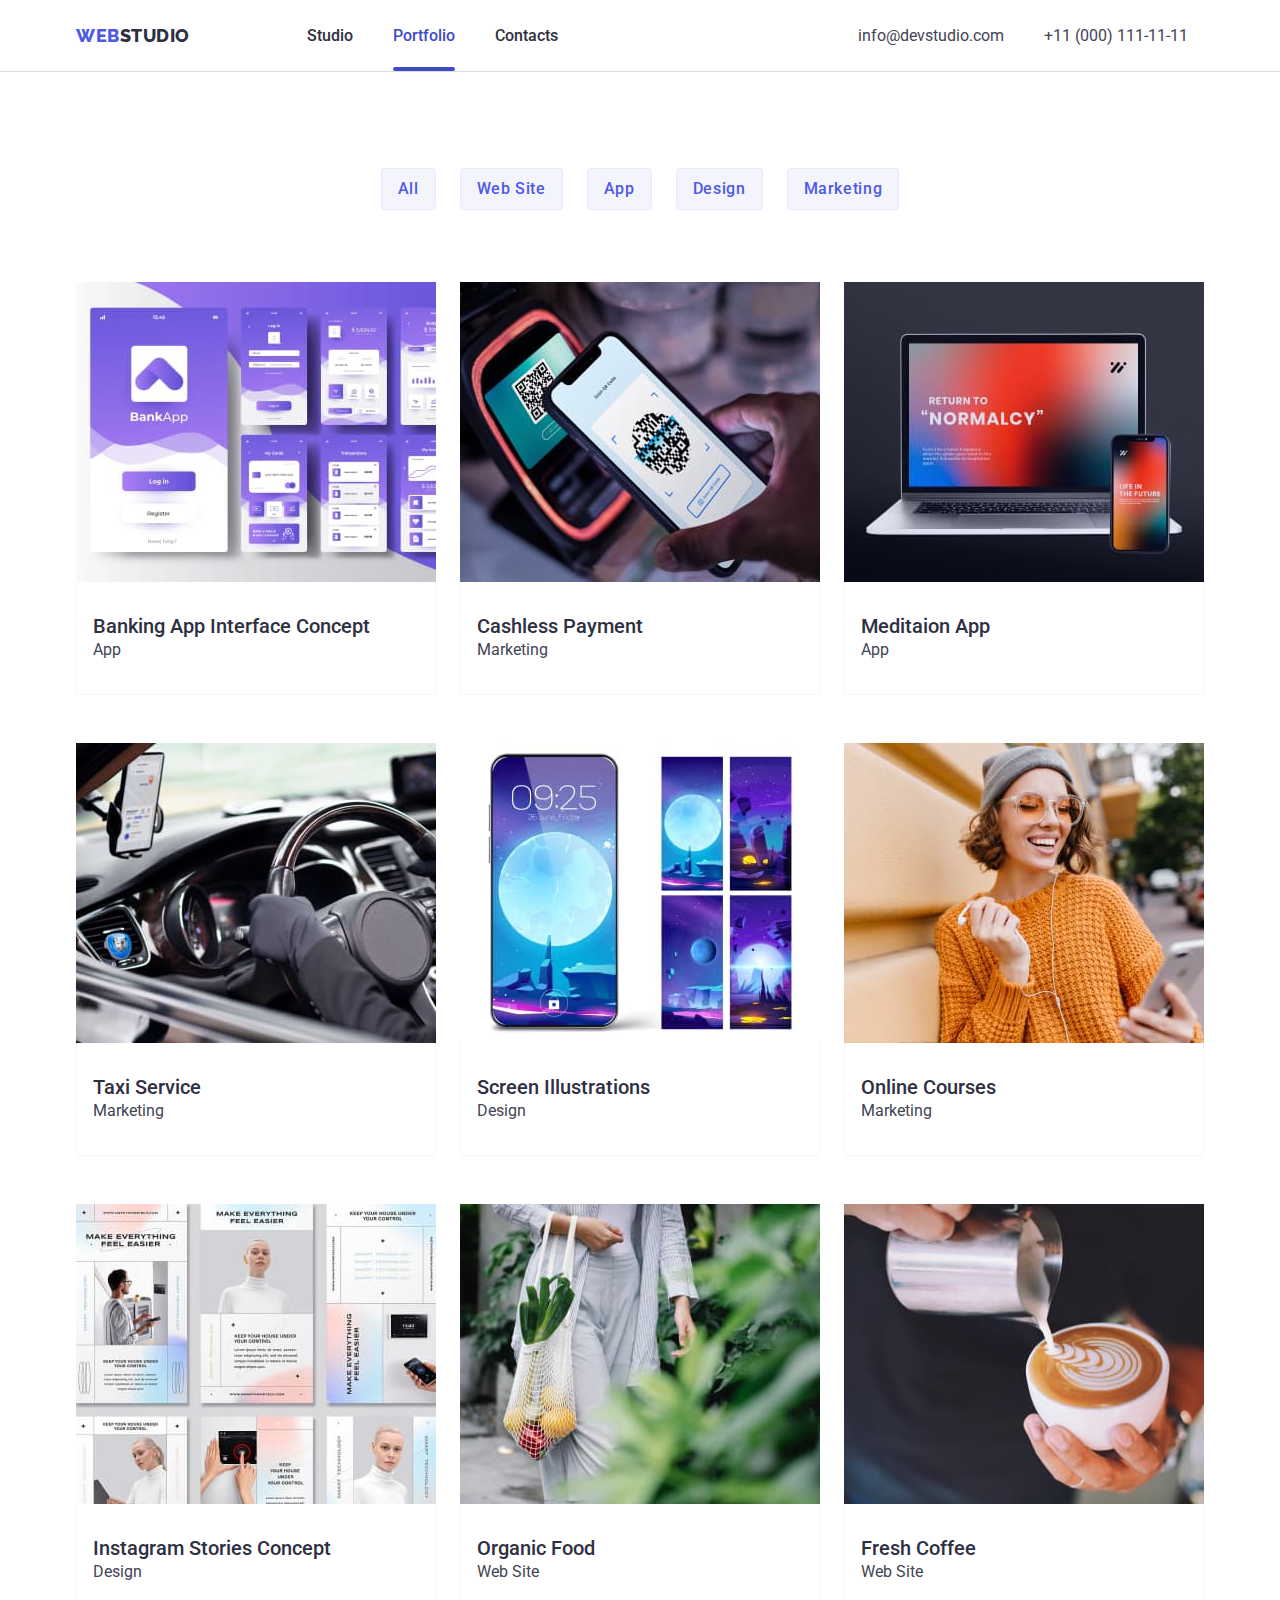
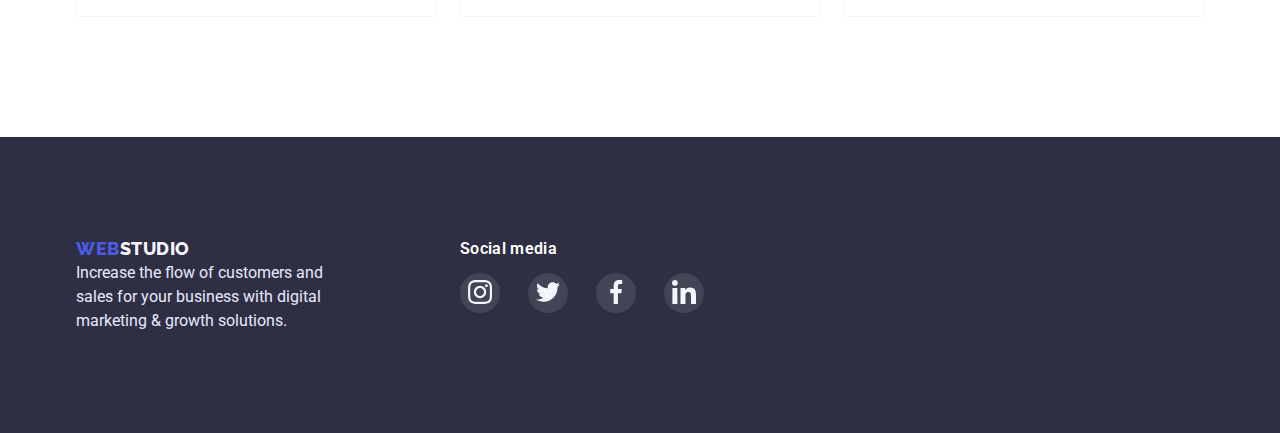
==== portfolio.html @ 89c44a88 "Initial commit" ====
<!DOCTYPE html>
<html lang="en">
  <head>
    <meta charset="UTF-8" />
    <meta http-equiv="X-UA-Compatible" content="IE=edge" />
    <meta name="viewport" content="width=device-width, initial-scale=1.0" />
    <title>WebStudio</title>
    <link rel="preconnect" href="https://fonts.googleapis.com" />
    <link rel="preconnect" href="https://fonts.gstatic.com" crossorigin />
    <link
      href="https://fonts.googleapis.com/css2?family=Raleway:wght@800&family=Roboto:wght@400;500;700;900&display=swap"
      rel="stylesheet"
    />
    <link
      rel="stylesheet"
      href="https://cdnjs.cloudflare.com/ajax/libs/modern-normalize/1.1.0/modern-normalize.min.css"
    />
    <link rel="stylesheet" href="./CSS/styles.css" />
  </head>
  <body>
    <header class="global-nav midd">
      <div class="container header-logo">
        <!--logo-->
        <nav class="main-nav">
          <a href="./index.html" class="logo"
            ><span class="colortext">Web</span>Studio</a
          >
          <ul class="site-nav list">
            <li class="item"><a href="./index.html" class="link">Studio</a></li>
            <li class="item">
              <a href="./portfolio.html" class="link current">Portfolio</a>
            </li>
            <li class="item"><a href="" class="link">Contacts</a></li>
          </ul>
        </nav>
        <address class="auth-nav">
          <ul class="lists">
            <li class="item">
              <a href="mailto:info@devstudio.com" class="link"
                >info@devstudio.com</a
              >
            </li>
            <li class="item">
              <a href="tel:+110001111111" class="tel">+11 (000) 111-11-11</a>
            </li>
          </ul>
        </address>
      </div>
    </header>

    <main>
      <section class="art">
        <div class="container">
          <div class="box-gallery">
            <h1 class="visually-hidden">Gallery</h1>
            <ul class="filter-link">
              <li class="filter-box">
                <button type="button" class="gallery-link">All</button>
              </li>
              <li class="filter-box">
                <button type="button" class="gallery-link">Web Site</button>
              </li>
              <li class="filter-box">
                <button type="button" class="gallery-link">App</button>
              </li>
              <li class="filter-box">
                <button type="button" class="gallery-link">Design</button>
              </li>
              <li class="filter-box">
                <button type="button" class="gallery-link">Marketing</button>
              </li>
            </ul>
          </div>
          <h2 class="visually-hidden">Example of works</h2>
          <ul class="example">
            <li class="example-card">
              <div class="flex-container">
                <a href=""
                  ><img src="./images/photo.jpg" alt="bank app" width="360"
                /></a>

                <div class="product-overlay">
                  <p class="overlay-text">
                    14 Stylish and User-Friendly App Design Concepts · Task
                    Manager App · Calorie Tracker App · Exotic Fruit Ecommerce
                    App · Cloud Storage App
                  </p>
                </div>
              </div>

              <div class="flex-element">
                <a href="">
                  <h3 class="example-titles">Banking App Interface Concept</h3>
                  <p class="paragraph">App</p></a
                >
              </div>
            </li>

            <li class="example-card">
              <div class="flex-container">
                <a href=""
                  ><img
                    src="./images/photoa.jpg"
                    alt="blank screen"
                    width="360"
                /></a>
                <div class="product-overlay">
                  <p class="overlay-text">
                    14 Stylish and User-Friendly App Design Concepts · Task
                    Manager App · Calorie Tracker App · Exotic Fruit Ecommerce
                    App · Cloud Storage App
                  </p>
                </div>
              </div>
              <div class="flex-element">
                <a href=""
                  ><h3 class="example-titles">Cashless Payment</h3>
                  <p class="paragraph">Marketing</p></a
                >
              </div>
            </li>

            <li class="example-card">
              <div class="flex-container">
                <a href="">
                  <img
                    src="./images/photob.jpg"
                    alt="computer and smartfon"
                    width="360"
                /></a>
                <div class="product-overlay">
                  <p class="overlay-text">
                    14 Stylish and User-Friendly App Design Concepts · Task
                    Manager App · Calorie Tracker App · Exotic Fruit Ecommerce
                    App · Cloud Storage App
                  </p>
                </div>
              </div>
              <div class="flex-element">
                <a href="">
                  <h3 class="example-titles">Meditaion App</h3>
                  <p class="paragraph">App</p></a
                >
              </div>
            </li>
            <li class="example-card">
              <div class="flex-container">
                <a href="">
                  <img
                    src="./images/photoc.jpg"
                    alt="the man behind the wheel"
                    width="360"
                /></a>
                <div class="product-overlay">
                  <p class="overlay-text">
                    14 Stylish and User-Friendly App Design Concepts · Task
                    Manager App · Calorie Tracker App · Exotic Fruit Ecommerce
                    App · Cloud Storage App
                  </p>
                </div>
              </div>
              <div class="flex-element">
                <a href="">
                  <h3 class="example-titles">Taxi Service</h3>
                  <p class="paragraph">Marketing</p></a
                >
              </div>
            </li>
            <li class="example-card">
              <div class="flex-container">
                <a href="">
                  <img
                    src="./images/photod.jpg"
                    alt="screensaver for the phone"
                    width="360"
                /></a>
                <div class="product-overlay">
                  <p class="overlay-text">
                    14 Stylish and User-Friendly App Design Concepts · Task
                    Manager App · Calorie Tracker App · Exotic Fruit Ecommerce
                    App · Cloud Storage App
                  </p>
                </div>
              </div>
              <div class="flex-element">
                <a href="">
                  <h3 class="example-titles">Screen Illustrations</h3>
                  <p class="paragraph">Design</p></a
                >
              </div>
            </li>
            <li class="example-card">
              <div class="flex-container">
                <a href="">
                  <img src="./images/photoe.jpg" alt="women" width="360"
                /></a>
                <div class="product-overlay">
                  <p class="overlay-text">
                    14 Stylish and User-Friendly App Design Concepts · Task
                    Manager App · Calorie Tracker App · Exotic Fruit Ecommerce
                    App · Cloud Storage App
                  </p>
                </div>
              </div>
              <div class="flex-element">
                <a href="">
                  <h3 class="example-titles">Online Courses</h3>
                  <p class="paragraph">Marketing</p></a
                >
              </div>
            </li>
            <li class="example-card">
              <div class="flex-container">
                <a href="">
                  <img
                    src="./images/photof.jpg"
                    alt="design layouts"
                    width="360"
                /></a>
                <div class="product-overlay">
                  <p class="overlay-text">
                    14 Stylish and User-Friendly App Design Concepts · Task
                    Manager App · Calorie Tracker App · Exotic Fruit Ecommerce
                    App · Cloud Storage App
                  </p>
                </div>
              </div>
              <div class="flex-element">
                <a href="">
                  <h3 class="example-titles">Instagram Stories Concept</h3>
                  <p class="paragraph">Design</p></a
                >
              </div>
            </li>

            <li class="example-card">
              <div class="flex-container">
                <a href="">
                  <img
                    src="./images/photoag.jpg"
                    alt="a person walks with a bag of food"
                    width="360"
                /></a>
                <div class="product-overlay">
                  <p class="overlay-text">
                    14 Stylish and User-Friendly App Design Concepts · Task
                    Manager App · Calorie Tracker App · Exotic Fruit Ecommerce
                    App · Cloud Storage App
                  </p>
                </div>
              </div>
              <div class="flex-element">
                <a href="">
                  <h3 class="example-titles">Organic Food</h3>
                  <p class="paragraph">Web Site</p></a
                >
              </div>
            </li>
            <li class="example-card">
              <div class="flex-container">
                <a href="">
                  <img
                    src="./images/photol.jpg"
                    alt="making coffee"
                    width="360"
                /></a>
                <div class="product-overlay">
                  <p class="overlay-text">
                    14 Stylish and User-Friendly App Design Concepts · Task
                    Manager App · Calorie Tracker App · Exotic Fruit Ecommerce
                    App · Cloud Storage App
                  </p>
                </div>
              </div>
              <div class="flex-element">
                <a href="">
                  <h3 class="example-titles">Fresh Coffee</h3>
                  <p class="paragraph">Web Site</p></a
                >
              </div>
            </li>
          </ul>
        </div>
      </section>
    </main>

    <!--footer-->

    <footer class="down">
      <div class="container">
        <ul class="modem">
          <li>
            <a href="./index.html" class="down-logo"
              ><span class="colortext">Web</span>Studio</a
            >
            <p class="down-text">
              Increase the flow of customers and sales for your business with
              digital marketing & growth solutions.
            </p>
          </li>
          <li class="social-block">
            <div class="down-social">
              <h2 class="social-text">Social media</h2>
              <a class="social-items" href=""
                ><svg class="down-instagram social">
                  <use href="./images/symbol-defs.svg#icon-instagram"></use>
                </svg>
              </a>

              <a class="social-items" href=""
                ><svg class="down-twitter social">
                  <use href="./images/symbol-defs.svg#icon-twitter"></use>
                </svg>
              </a>

              <a class="social-items" href=""
                ><svg class="down-facebook social">
                  <use href="./images/symbol-defs.svg#icon-facebook"></use>
                </svg>
              </a>

              <a class="social-items" href=""
                ><svg class="down-linkedin social">
                  <use href="./images/symbol-defs.svg#icon-linkedin"></use>
                </svg>
              </a>
            </div>
          </li>

          <li></li>
        </ul>
      </div>
    </footer>
    <script src="./js/modal.js"></script>
  </body>
</html>
---- CSS/styles.css ----
/* logo - #4D5AE5
          #2E2F42
   шапка - #2E2F42
           #4D5AE5
  кнопки - #FFFFFF
          #4D5AE5
  hero - #2E2F42
  основной текст - #434455
  h - #2E2F42
  footer - #E7E9FC
  #2E2F42
*/
:root {
  --first-text-color: #434455;
  --second-text-color: #4d5ae5;
  --third-text-color: #2e2f42;
  --card-set-gap: 24px;
}
body {
  background-color: #ffffff;
  font-family: Roboto, sans-serif;
  color: var(--first-text-color);
  font-size: 16px;
}

h1,
h2,
h3,
h4,
h5,
h6,
p,
ul {
  margin-top: 0;
  margin-bottom: 0;
}
.down-logo {
  text-decoration: none;
}
.list {
  list-style-type: none;
}
.listz {
  list-style-type: none;
  display: flex;
}
.example {
  list-style-type: none;
}
.example a {
  text-decoration: none;
}
.filter-link {
  list-style-type: none;
}
.visually-hidden {
  position: absolute;
  width: 1px;
  height: 1px;
  margin: -1px;
  border: 0;
  padding: 0;
  white-space: nowrap;
  clip-path: inset(100%);
  clip: rect(0 0 0 0);
  overflow: hidden;
}
/* container*/
.container {
  width: 1158px;
  padding-right: 15px;
  padding-left: 15px;
  margin: 0 auto;
  align-items: center;
}
.section {
  padding-bottom: 120px;
}
/* main-nav */
.main-nav {
  display: flex;
  align-items: center;
}

/* logo 
#4D5AE5
#2E2F42
*/
.logo {
  color: var(--third-text-color);
  font-family: "Raleway";
  font-weight: 800;
  font-size: 18px;
  line-height: 1.34;
  letter-spacing: 0.03em;
  text-transform: uppercase;
  text-decoration: none;
}
.colortext {
  color: var(--second-text-color);
}
.global-nav {
  display: inline-block;
  height: 72px;
  padding-top: 24px;
  text-align: center;
  width: 100%;
}
.header-logo {
  display: flex;
}
/*site-nav*/
.site-nav {
  display: flex;
  margin-left: 77px;
  margin-right: 260px;
}

.site-nav .item:not(:last-child) {
  margin-right: 40px;
}
.site-nav .list {
  color: var(--third-text-color);
  font-weight: 600;
  line-height: 1.5;
}

.site-nav .link:hover,
.site-nav .link:focus {
  color: var(--second-text-color);
}

/*.site-nav .item:hover{
  border-bottom: solid;
  border-color: var(--second-text-color);
}*/
.site-nav .link {
  position: relative;
  text-decoration: none;
  font-weight: 500;
  font-size: 16px;
  line-height: 1.5;
  color: var(--third-text-color);

  padding-top: 24px;
  padding-bottom: 26px;

  transition: color 250ms cubic-bezier(0.4, 0, 0.2, 1);
}
.current::after {
  content: "";
  position: absolute;

  left: 0;
  bottom: 0;

  display: block;
  width: 100%;
  height: 4px;
  border-radius: 2px;
  background-color: #404bbf;
  opacity: 1;
  transition: opacity 250ms cubic-bezier(0.4, 0, 0.2, 1);
  font-weight: bold;
}

.site-nav .current {
  transition: color 250ms cubic-bezier(0.4, 0, 0.2, 1);
  color: #404bbf;
}

/*auth-nav*/

.lists {
  list-style-type: none;
  display: flex;
  margin-left: auto;
  align-items: center;
  justify-content: flex-end;
}
.lists .item + .item {
  margin-left: 40px;
}
.auth-nav .link {
  margin-top: 24px;
  margin-bottom: 24px;

  line-height: 1.5;
  text-decoration: none;
  color: var(--first-text-color);

  cursor: default;
  font-style: normal;
  transition: color 250ms cubic-bezier(0.4, 0, 0.2, 1);
}
.auth-nav .tel {
  margin-top: 24px;
  margin-bottom: 24px;
  line-height: 1.5;
  max-width: 151px;

  text-decoration: none;
  color: var(--first-text-color);
  cursor: default;
  font-style: normal;
  transition: color 250ms cubic-bezier(0.4, 0, 0.2, 1);
}
.auth-nav .link:hover,
.auth-nav .link:active {
  color: var(--second-text-color);
}
.auth-nav .tel:hover,
.auth-nav .tel:active {
  color: var(--second-text-color);
}

/* hero
#2E2F42
#FFFFFF
#4D5AE5*/
.hero {
  background-image: linear-gradient(
      to right,
      rgba(46, 47, 66, 0.7),
      rgba(46, 47, 66, 0.7)
    ),
    url(../images/people-office.jpg);
  height: 603px;
  max-width: 1440px;
  background-repeat: no-repeat;
  background-position: center;
  background-size: cover;
  margin-left: auto;
  margin-right: auto;

  background-color: var(--third-text-color);
  text-align: center;
  padding-top: 192px;
  padding-bottom: 192px;
}
.hero-title {
  text-align: center;
  margin-top: 0;
  margin-bottom: 48px;

  color: #ffffff;
  font-weight: 600;
  font-size: 56px;
  line-height: 1.1;
}
.hero .button {
  background-color: var(--second-text-color);
  color: #ffffff;
  border: var(--second-text-color);
  font-weight: 600;
  font-family: inherit;
  font-size: 16px;
  line-height: 1.5;
  letter-spacing: 0.04em;
  cursor: pointer;
  font-family: inherit;
  padding: 16px 32px;
  transition: background-color 250ms cubic-bezier(0.4, 0, 0.2, 1);
}
.hero .button:hover,
.hero .button:focus {
  background-color: #404bbf;
}
/* info
#2E2F42 */
.rad {
  width: 264px;
  height: 112px;
  background-color: #f4f4fd;

  display: flex;
  justify-content: center;
  align-items: center;
  text-align: center;
}
.item-antenna {
  width: 64px;
  height: 64px;
}
.item-clock {
  width: 64px;
  height: 64px;
}
.item-diagram {
  width: 64px;
  height: 64px;
}
.item-astronaut {
  width: 64px;
  height: 64px;
}

.info {
  padding-top: 120px;
}

.listz {
  padding-left: 0;
}
.listz .item:not(:last-child) {
  margin-right: 24px;
}

.info-title {
  margin-bottom: 8px;
  color: var(--third-text-color);
  font-weight: 500;
  font-size: 20px;
  line-height: 1.2;
}
.title-text {
  line-height: 1.5;
  width: 264px;
  font-size: 16px;
  font-family: inherit;
  color: var(--first-text-color);
}
/* photo 
#2E2F42 */

.titles-ph {
  display: flex;
  list-style-type: none;
  text-decoration: none;
  padding-left: 0;
}
.titles-ph li:not(:last-child) {
  margin-right: 24px;
}
.titles-ph:nth-child(n3) {
  margin-right: 0;
}
.photo-titles {
  color: var(--third-text-color);
  font-weight: 600;
  font-size: 36px;
  line-height: 1.1;
  text-align: center;
  margin-bottom: 72px;
}

/* team 
#2E2F42
#F4F4FD*/

.team {
  background-color: #f4f4fd;
  padding-top: 120px;
}
.team-titles {
  font-family: inherit;
  color: var(--third-text-color);
  font-weight: 600;
  font-size: 36px;
  line-height: 1.1;
  margin-bottom: 72px;
  text-align: center;
}
.card-heading {
  color: var(--third-text-color);
  font-family: inherit;
  font-weight: 600;
  font-size: 20px;
  line-height: 1.2;
}

.titles-tm {
  display: flex;
  list-style-type: none;
  padding-left: 0;
}
.titles-tm li:not(:last-child) {
  margin-right: 24px;
}

img {
  display: block;
  max-width: 100%;
  height: auto;
}
/* CARD*/

.card-content {
  text-align: center;
  padding: 32px 16px;
  background-color: #ffffff;
  filter: drop-shadow(1px 1px 6px rgba(46, 47, 66, 0.16));
  border-bottom-left-radius: 4px;
  border-bottom-right-radius: 4px;
}

.card-text {
  margin-top: 10px;
  font-size: 16px;
  line-height: 1.5;
  font-family: inherit;
}
.modern-iconss {
  display: flex;
  margin-top: 12px;
}
.media-correct:not(:last-child) {
  margin-right: 24px;
}
.media-correct {
  width: 40px;
  height: 40px;
  border-radius: 50%;
  background-color: var(--second-text-color);
  background-position: center;
  transition: background-color 250ms cubic-bezier(0.4, 0, 0.2, 1);
}

.media {
  display: inline-block;
  width: 16px;
  height: 16px;
  background-color: var(--second-text-color);
  margin-top: 12px;
  transition: background-color 250ms cubic-bezier(0.4, 0, 0.2, 1);
}
.media-correct:hover svg {
  background-color: #404bbf;
}
.media-correct:hover {
  background-color: #404bbf;
}

/*customer*/
.section-customers {
  padding-top: 120px;
  padding-bottom: 120px;
}
.customer-list {
  display: flex;
  list-style-type: none;
  text-decoration: none;
  padding-left: 0;
}
.customer-items {
  width: 168px;
  height: 88px;
}
.customer-items:not(:last-child) {
  margin-right: 24px;
}
.customer-links {
  border: 1px solid #8e8f99;
  border-radius: 4px;
  box-sizing: border-box;
  width: 100%;
  height: 100%;
  justify-content: center;
  align-items: center;
  display: flex;
  transition: border-color 250ms cubic-bezier(0.4, 0, 0.2, 1);
}

.customer-title {
  text-align: center;
  font-family: inherit;
  font-weight: 700;
  font-size: 36px;
  line-height: 42px;
  letter-spacing: 0.03em;
  color: var(--third-text-color);
  margin-bottom: 72px;
}

/*items in custom */
.item-group {
  fill: #8e8f99;
  width: 41px;
  height: 46.97px;
  transition: fill 250ms cubic-bezier(0.4, 0, 0.2, 1);
}
.item-groupa {
  fill: #8e8f99;
  width: 40px;
  height: 52px;
  transition: fill 250ms cubic-bezier(0.4, 0, 0.2, 1);
}
.item-objecf {
  fill: #8e8f99;
  width: 44px;
  height: 41px;
  transition: fill 250ms cubic-bezier(0.4, 0, 0.2, 1);
}
.item-groupb {
  fill: #8e8f99;
  width: 84px;
  height: 41px;
  transition: fill 250ms cubic-bezier(0.4, 0, 0.2, 1);
}
.item-groupc {
  fill: #8e8f99;
  width: 63px;
  height: 45px;
  transition: fill 250ms cubic-bezier(0.4, 0, 0.2, 1);
}
.item-objectd {
  fill: #8e8f99;
  width: 94px;
  height: 44px;
  color: #2e2f42;
  transition: fill 250ms cubic-bezier(0.4, 0, 0.2, 1);
}

.customer-links:hover {
  border-color: #4d5ae5;
}
.customer-links:hover svg {
  fill: #4d5ae5;
}

/* foooter сайта*/
.down {
  background-color: var(--third-text-color);
  padding-top: 100px;
  padding-bottom: 100px;
}
.down-logo {
  color: #f4f4fd;
  font-family: "Raleway";
  font-weight: 800;
  font-size: 18px;

  line-height: 1.34;
  letter-spacing: 0.03em;
  text-transform: uppercase;
  text-decoration: none;
}
.down-text {
  color: #e7e9fc;
  line-height: 1.5;
  font-size: 16px;
  width: 264px;
  font-family: inherit;
}
/* Media footer*/
.social-text {
  font-family: inherit;
  font-weight: 600;
  font-size: 16px;
  line-height: 1.5;
  letter-spacing: 0.02em;
  color: #ffffff;
  margin-bottom: 12px;
}
.modem {
  display: flex;
  list-style-type: none;
  padding-left: 0;
}
.social-block {
  margin-left: 120px;
}

.social {
  width: 24px;
  height: 24px;
  margin-top: 7px;
}

.social-items {
  display: inline-block;
  width: 40px;
  height: 40px;
  border-radius: 50%;
  text-align: center;
  background-color: rgba(255, 255, 255, 0.1);
  transition: background-color 250ms cubic-bezier(0.4, 0, 0.2, 1);
}
.social-items:not(:last-child) {
  margin-right: 24px;
}
.social-items:hover,
.social-items:focus {
  background-color: #31d0aa;
}

/* Back drop*/
.backdrop {
  position: fixed;
  width: 100%;
  height: 100%;
  z-index: 100;
  top: 0;
  left: 0;
  background-color: rgba(46, 47, 66, 0.4);

  transition: opacity 250ms cubic-bezier(0.4, 0, 0.2, 1),
    visibility 250ms cubic-bezier(0.4, 0, 0.2, 1);
}
.backdrop.is-hidden {
  opacity: 0;
  visibility: hidden;
  pointer-events: none;
}
.modal {
  position: absolute;
  width: 408px;
  height: 576px;
  left: 50%;
  top: 50%;
  transform: translate(-50%, -50%);

  background: #fcfcfc;
  box-shadow: 0px 1px 1px rgba(0, 0, 0, 0.14), 0px 1px 3px rgba(0, 0, 0, 0.12),
    0px 2px 1px rgba(0, 0, 0, 0.2);
  border-radius: 4px;
}

.modal-icon {
  width: 8px;
  height: 8px;
  transition: fill 250ms cubic-bezier(0.4, 0, 0.2, 1);
}
.modal-btn {
  position: absolute;
  top: 24px;
  right: 24px;
  display: flex;
  justify-content: center;
  align-items: center;
  cursor: pointer;

  width: 24px;
  height: 24px;
  border-radius: 50%;
  background-color: #e7e9fc;
  border: 1px solid rgba(0, 0, 0, 0.1);
  padding: 0;
  transition: background-color 250ms cubic-bezier(0.4, 0, 0.2, 1),
    border-radius 250ms cubic-bezier(0.4, 0, 0.2, 1);
}
.modal-btn:hover,
.modal-btn:active {
  background-color: #404bbf;
  border-radius: #404bbf;
}
.modal-btn:hover .modal-icon,
.modal-btn:active .modal-icon {
  fill: #ffffff;
}
/* portfolio*/

/* portfolio- button*/
.art {
  padding-top: 96px;
  padding-bottom: 120px;
}
.filter-link {
  display: flex;
  padding-left: 0;
  justify-content: center;
  margin-bottom: 72px;
}

.filter-box:not(:last-child) {
  margin-right: 24px;
}
.gallery-link {
  color: var(--second-text-color);

  background-color: #f4f4fd;
  border: 1px solid #e7e9fc;
  border-radius: 4px;
  font-weight: 500;
  font-family: inherit;
  font-size: 16px;
  line-height: 1.5;
  letter-spacing: 0.04em;
  padding: 8px 16px;
  cursor: pointer;
  transition: background-color 250ms cubic-bezier(0.4, 0, 0.2, 1),
    color 250ms cubic-bezier(0.4, 0, 0.2, 1),
    border-color 250ms cubic-bezier(0.4, 0, 0.2, 1),
    box-shadow 250ms cubic-bezier(0.4, 0, 0.2, 1);
}
.gallery-link:hover,
.gallery-link:focus {
  color: #ffffff;
  background-color: var(--second-text-color);
  box-shadow: 0px 2px 2px rgba(0, 0, 0, 0.12), 0px 2px 1px rgba(0, 0, 0, 0.08),
    0px 3px 1px rgba(0, 0, 0, 0.1);
  border-color: var(--second-text-color);
}
.midd {
  border-bottom: 1px solid;
  border-color: rgba(46, 47, 66, 0.16);
}
/* portfolio photo */

.example {
  display: flex;
  flex-wrap: wrap;
  padding-left: 0;
}
.example-titles {
  font-family: inherit;
  font-weight: 500;
  font-size: 20px;
  line-height: 1.2;
  color: var(--third-text-color);
}
.example-titles p {
  font-family: inherit;
  font-size: 16px;
  line-height: 1.5;
  color: var(--first-text-color);
}

.example a {
  line-height: 1.5;
  color: var(--first-text-color);
}

.flex-element {
  padding: 32px;
  border: 0.5px solid #f4f4fd;
  border-top: none;
  text-align: left;
  padding-left: 16px;
}
.paragraph {
  font-family: inherit;
  color: var(--first-text-color);
  font-size: 16px;
  line-height: 1.5;
}

.example-card:not(:nth-child(3n)) {
  margin-right: 24px;
}
.example-card:not(:nth-last-child(-n + 3)) {
  margin-bottom: 48px;
}

.example-card:hover {
  box-shadow: 0px 2px 1px rgba(46, 47, 66, 0.08),
    0px 1px 1px rgba(46, 47, 66, 0.16), 0px 1px 6px rgba(46, 47, 66, 0.08);
}
.flex-container {
  position: relative;
  overflow: hidden;
}
.product-overlay {
  position: absolute;
  top: 0;
  left: 0;
  width: 100%;
  height: 100%;
  background-color: #4d5ae5;

  transform: translateY(100%);
  transition: transform 250ms cubic-bezier(0.4, 0, 0.2, 1);
}
.example-card:hover .product-overlay {
  transform: translateY(0);
}
.overlay-text {
  font-family: inherit;
  color: #f4f4fd;
  font-size: 16px;
  margin-top: 40px;
  margin-left: 32px;
  margin-right: 32px;
  letter-spacing: 2%;
}
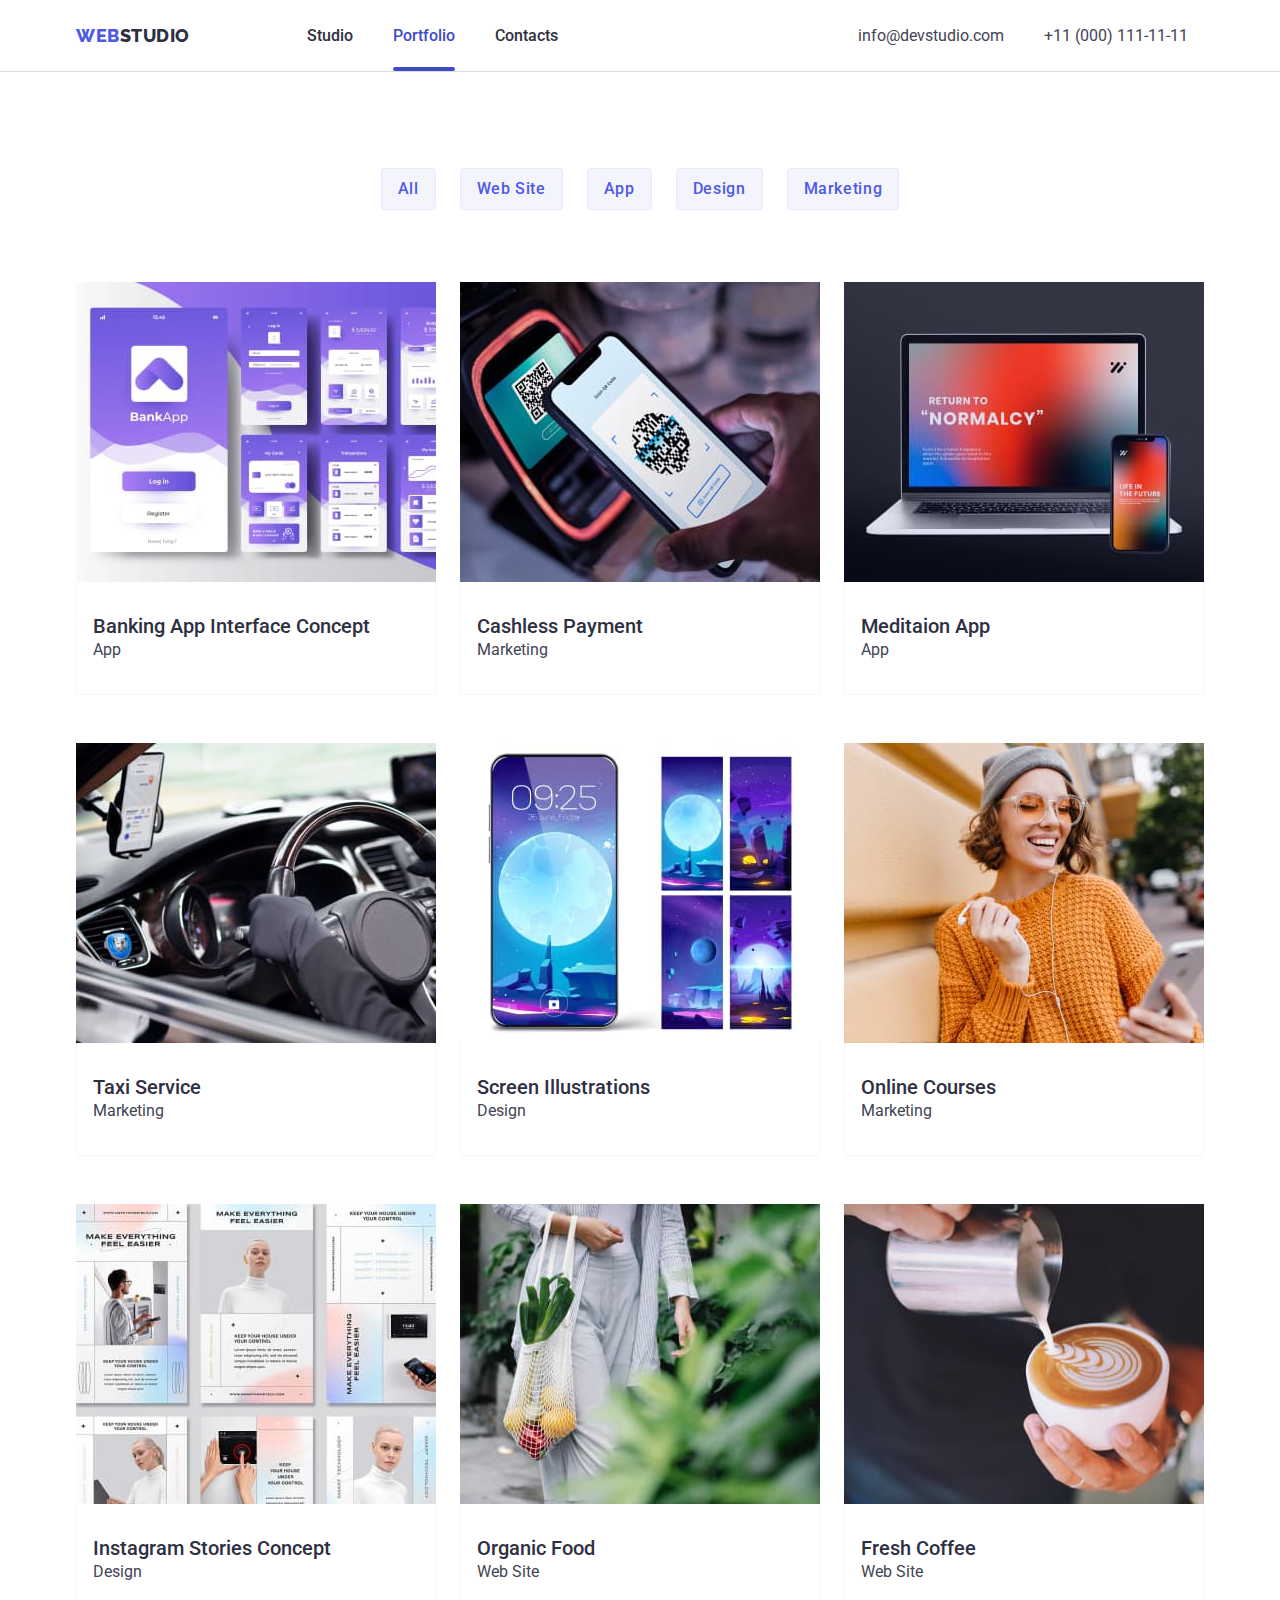
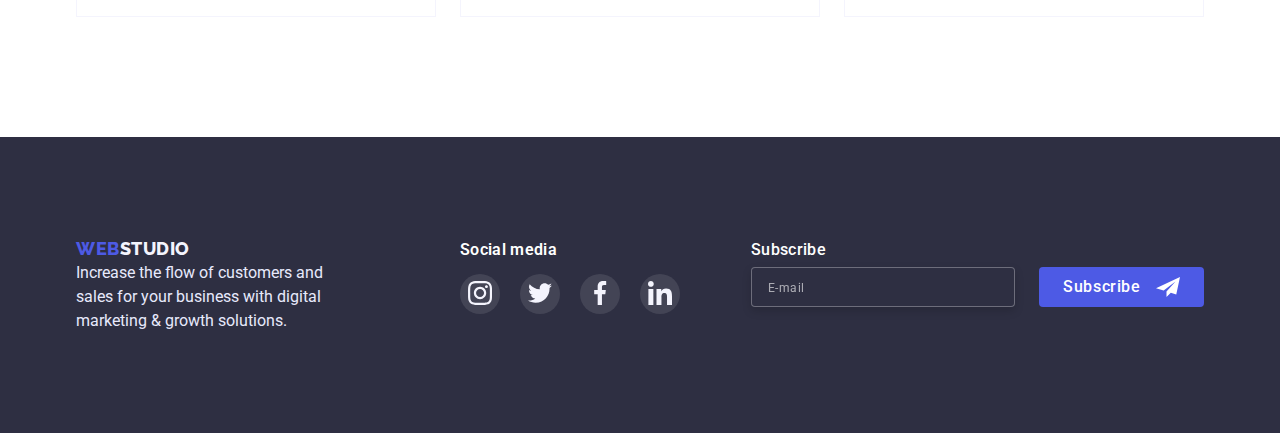
==== commit cba593fe: "new" ====
--- a/portfolio.html
+++ b/portfolio.html
@@ -326,8 +326,25 @@
               </a>
             </div>
           </li>
-
-          <li></li>
+          <li class="form-footer-block">
+            <div class="form-footer-box">
+              <h2 class="footer-form-title">Subscribe</h2>
+              <div class="footer-form-pos">
+                <label>
+                  <input
+                    type="email"
+                    name="email"
+                    id="footer-email"
+                    class="form-footer-input"
+                    placeholder="E-mail "
+                /></label>
+
+                <button type="submit" class="form-footer-button">
+                  Subscribe
+                </button>
+              </div>
+            </div>
+          </li>
         </ul>
       </div>
     </footer>
--- a/CSS/styles.css
+++ b/CSS/styles.css
@@ -554,6 +554,7 @@
 }
 .modem {
   display: flex;
+  align-items: baseline;
   list-style-type: none;
   padding-left: 0;
 }
@@ -577,13 +578,92 @@
   transition: background-color 250ms cubic-bezier(0.4, 0, 0.2, 1);
 }
 .social-items:not(:last-child) {
-  margin-right: 24px;
+  margin-right: 16px;
 }
 .social-items:hover,
 .social-items:focus {
   background-color: #31d0aa;
 }
 
+/*-----------------form footer   ---------------------*/
+
+.footer-form-title {
+  font-family: inherit;
+  font-weight: 500;
+  font-size: 16px;
+  line-height: 1.5px;
+  letter-spacing: 0.02em;
+  color: #ffffff;
+  display: block;
+  margin-bottom: 16px;
+}
+.form-footer-input {
+  background-color: #2e2f42;
+  color: #ffffff;
+  border-radius: 4px;
+  width: 264px;
+  height: 40px;
+  border: 1px solid rgba(255, 255, 255, 0.3);
+  filter: drop-shadow(0px 4px 4px rgba(0, 0, 0, 0.15));
+  border-radius: 4px;
+  margin-right: 24px;
+  padding: 8px 16px;
+}
+.form-footer-input:focus {
+  outline: none;
+  border-color: rgba(77, 90, 229, 1);
+}
+.form-footer-input::placeholder {
+  font-family: "Roboto";
+  font-weight: 400;
+  font-size: 12px;
+  line-height: 1.5;
+  align-items: center;
+  letter-spacing: 0.04em;
+  color: rgba(255, 255, 255, 0.6);
+}
+.form-footer-block {
+  margin-left: 71px;
+}
+.form-footer-button {
+  padding-left: 24px;
+  padding-top: 8px;
+  padding-bottom: 8px;
+  padding-right: 64px;
+  width: 165px;
+  background: #4d5ae5;
+  border-radius: 4px;
+  font-weight: 500;
+  font-family: inherit;
+  font-size: 16px;
+  line-height: 1.5;
+  text-align: center;
+  letter-spacing: 0.04em;
+  position: relative;
+  color: #ffffff;
+  border: none;
+  cursor: pointer;
+}
+
+.form-footer-button::before {
+  content: " ";
+  background-image: url(../images/telegram.svg);
+  background-position: center;
+  width: 24px;
+  height: 24px;
+  position: absolute;
+  right: 24px;
+  left: 117px;
+  top: 50%;
+  transform: translateY(-50%);
+}
+.footer-form-pos {
+  display: flex;
+}
+.form-footer-box {
+  display: block;
+  justify-content: flex-end;
+}
 /* Back drop*/
 .backdrop {
   position: fixed;
@@ -605,7 +685,7 @@
 .modal {
   position: absolute;
   width: 408px;
-  height: 576px;
+  height: 584px;
   left: 50%;
   top: 50%;
   transform: translate(-50%, -50%);
@@ -773,3 +853,140 @@
   margin-right: 32px;
   letter-spacing: 2%;
 }
+
+/*---------------- kontakt form----------------*/
+.form-kontakt {
+  padding: 24px;
+}
+.form-label {
+  font-family: "Roboto";
+  font-size: 12px;
+  line-height: 1.2;
+  letter-spacing: 0.01em;
+  color: #8e8f99;
+  padding-bottom: 4px;
+}
+
+.form-field {
+  display: flex;
+  flex-direction: column;
+  margin-bottom: 8px;
+}
+.form-input {
+  width: 100%;
+}
+
+.form-field input {
+  margin: 0;
+  padding: 6px 38px;
+  border: 1px solid rgba(33, 33, 33, 0.2);
+  border-radius: 4px;
+  font-size: 14px;
+  transition: border-color 250ms cubic-bezier(0.4, 0, 0.2, 1);
+}
+
+.form-input:focus {
+  outline: none;
+  border-color: rgba(77, 90, 229, 1);
+}
+
+.form-input:focus + .form-icon {
+  fill: rgba(77, 90, 229, 1);
+}
+
+.form-title {
+  margin-bottom: 16px;
+  margin-top: 72px;
+  font-family: "Roboto";
+  font-style: normal;
+  font-weight: 500;
+  font-size: 16px;
+  line-height: 1.5;
+  text-align: center;
+  letter-spacing: 0.02em;
+  color: #2e2f42;
+}
+
+.comment {
+  border-radius: 4px;
+  resize: none;
+  width: 100%;
+  height: 120px;
+  padding: 8px;
+  transition: border-color 250ms cubic-bezier(0.4, 0, 0.2, 1);
+}
+.comment::placeholder {
+  font-family: "Roboto";
+  font-weight: 400;
+  font-size: 12px;
+  line-height: 1.2;
+  letter-spacing: 0.04em;
+  color: rgba(117, 117, 117, 0.5);
+}
+.comment:focus {
+  outline: none;
+  border-color: rgba(77, 90, 229, 1);
+}
+.button-send {
+  display: flex;
+  justify-content: center;
+}
+
+.form-button {
+  color: #ffffff;
+  padding: 16px 65px;
+  background: #4d5ae5;
+  border-color: #4d5ae5;
+  border-radius: 4px;
+  box-shadow: 0px 4px 4px rgba(0, 0, 0, 0.15);
+  font-family: "Roboto";
+  font-weight: 500;
+  font-size: 16px;
+  margin: 24px 0 24px;
+  border: none;
+  cursor: pointer;
+}
+.label-text {
+  color: #757575;
+  font-family: "Roboto";
+  font-style: normal;
+  font-weight: 400;
+  font-size: 12px;
+  line-height: 1.2;
+  letter-spacing: 0.04em;
+  margin-top: 16px;
+  display: flex;
+  align-items: center;
+}
+
+.form-icon {
+  position: absolute;
+  top: 50%;
+  left: 19px;
+  transform: translateY(-50%);
+  width: 18px;
+  height: 18px;
+  transition: fill 250ms cubic-bezier(0.4, 0, 0.2, 1);
+}
+.pos-form-icon {
+  position: relative;
+}
+
+.label-text::before {
+  content: " ";
+  display: block;
+  border: 1.25px solid #2e2f42;
+  border-radius: 2px;
+  width: 16px;
+  height: 16px;
+  margin-right: 8px;
+  cursor: pointer;
+  transition: background-image 250ms cubic-bezier(0.4, 0, 0.2, 1),
+    background-color 250ms cubic-bezier(0.4, 0, 0.2, 1);
+}
+
+.accept:checked + .label-text::before {
+  background-image: url(../images/click.svg);
+  background-color: rgba(64, 75, 191, 1);
+  background-position: center;
+}
